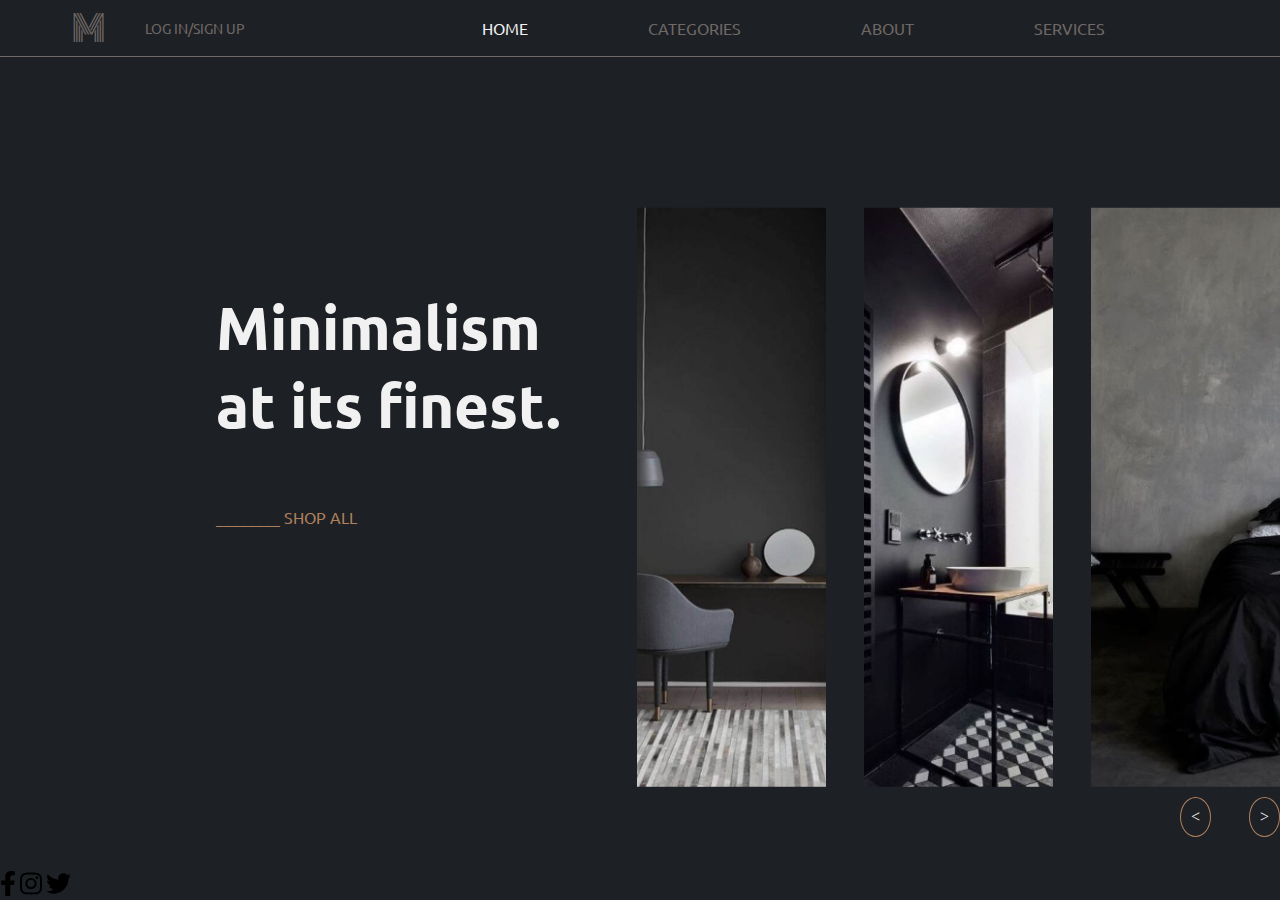
==== exercises/position_3_1/index.html @ 9489c904 "Position_3_3 fertiggestellt" ====
<!DOCTYPE html>
<html lang="de">
  <head>
    <meta charset="UTF-8" />
    <meta name="viewport" content="width=device-width, initial-scale=1.0" />
    <link rel="stylesheet" href="./assets/styles/style.css" />
    <title>positioned_layout</title>
  </head>
  <body>
    <header>
      <div class="logo_container">
        <p class="logo">M</p>
        <p class="login">LOG IN/SIGN UP</p>
      </div>
      <nav>
        <ul class="nav">
          <li><a href="#" class="active">HOME</a></li>
          <li><a href="#">CATEGORIES</a></li>
          <li><a href="#">ABOUT</a></li>
          <li><a href="#">SERVICES</a></li>
        </ul>
      </nav>
    </header>
    <main>
      <section class="content_container">
        <div class="text_container">
          <h1>Minimalism at its finest.</h1>
          <p><span>________ </span> SHOP ALL</p>
        </div>
        <div class="picture_container">
          <img src="./assets/img/minimalism1.png" alt="" />
          <img src="./assets/img/minimalism2.png" alt="" />
          <img src="./assets/img/minimalism3.png" alt="" />
        </div>
        <div class="buttons">
          <p><</p>
          <p>></p>
        </div>
      </section>
    </main>
    <footer>
      <div class="socialmedia_container">
        <a href="https://www.facebook.com" target="_blank"
          ><img src="./assets/img/facebook-f.svg" alt=""
        /></a>
        <a href="https://www.instagram.com" target="_blank"
          ><img src="./assets/img/instagram.svg" alt=""
        /></a>
        <a href="https://www.twitter.com" target="_blank"
          ><img src="./assets/img/twitter.svg" alt=""
        /></a>
      </div>
    </footer>
  </body>
</html>
---- exercises/position_3_1/assets/styles/style.css ----
@font-face {
  font-family: "Monoton";
  src: url("../fonts/Monoton/Monoton-Regular.ttf");
}

@font-face {
  font-family: "Ubuntu_Regular";
  src: url("../fonts/Ubuntu/Ubuntu-Regular.ttf");
}

@font-face {
  font-family: "Ubuntu_Bold";
  src: url("../fonts/Ubuntu/Ubuntu-Bold.ttf");
}

* {
  margin: 0;
  padding: 0;
  box-sizing: border-box;
}

body {
  max-width: 100vw;
  height: 100vh;
  background-color: #1d2025;
}

header {
  display: flex;
  justify-content: space-between;
  font-family: "Ubuntu_Regular";
  align-content: center;
  color: #6f6864;
  border-bottom: 1px solid #6f6864;
  padding-left: 72px;
  padding-right: 175px;
}

.logo_container {
  display: flex;
  column-gap: 40px;
  align-items: center;
}

.logo {
  font-size: 2.25rem;
  font-family: "Monoton";
}

.login {
  font-size: 14px;
}

nav {
  display: flex;
  align-items: center;
}

.nav {
  display: flex;
  column-gap: 120px;
  list-style: none;
}

.nav a {
  text-decoration: none;
  color: inherit;
}

.nav .active {
  color: #f1f1f1;
}

main {
  position: relative;
}

.content_container {
  position: absolute;
  top: 150px;
  left: 216px;
  display: flex;
}

.text_container h1 {
  margin-top: 5rem;
  font-family: "Ubuntu_Bold";
  font-size: 3.75rem;
  width: 350px;
  color: #f1f1f1;
}

.text_container p {
  margin-top: 4rem;
  font-family: "Ubuntu_Regular";
  color: #b0805d;
}

.picture_container {
  height: 580px;
  position: relative;
  /* overflow: hidden; */
  margin-left: 71px;
  display: grid;
  grid-template-columns: repeat(3, 1fr);
  column-gap: 38px;
}

.picture_container img {
  width: 100%;
  display: block;
  object-fit: cover;
  object-position: center;
  height: 580px;
}

.buttons {
  position: absolute;
  bottom: -50px;
  right: 0;
  color: #f1f1f1;
  display: flex;
  width: 100px;
  justify-content: space-between;
}

.buttons p {
  padding: 10px;
  border: 1px solid #b0805d;
  border-radius: 100%;
}

footer img {
  height: 25px;
  object-fit: cover;
  object-position: center;
  /* fill: #f1f1f1; */
}

footer {
  position: absolute;
  bottom: 0;
}
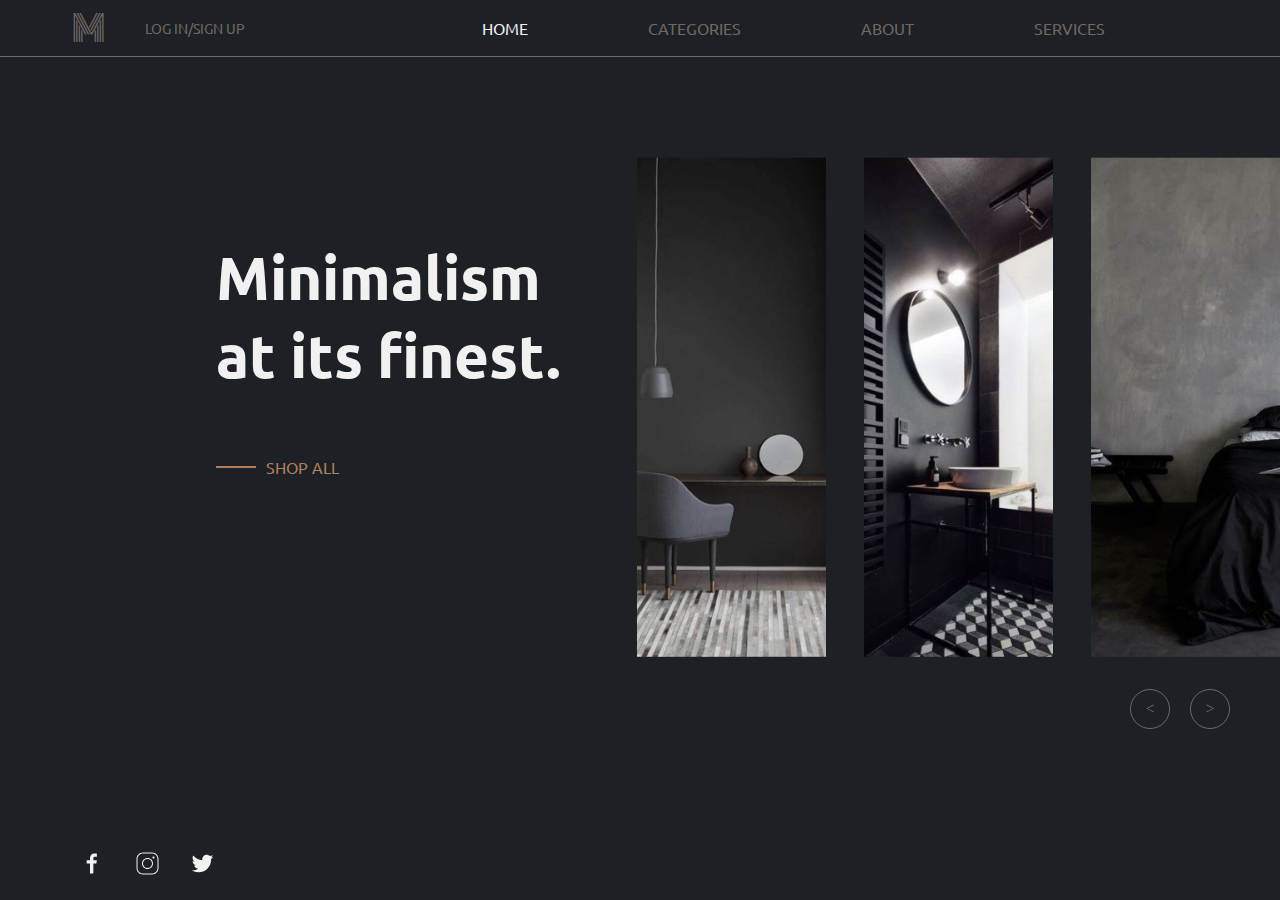
==== commit a9172ed3: "position_3_1 fertigestellt und ausgebessert" ====
--- a/exercises/position_3_1/index.html
+++ b/exercises/position_3_1/index.html
@@ -9,8 +9,10 @@
   <body>
     <header>
       <div class="logo_container">
-        <p class="logo">M</p>
-        <p class="login">LOG IN/SIGN UP</p>
+        <a href="#" class="logo">M</a>
+        <a href="#">
+          <p class="login">LOG IN/SIGN UP</p>
+        </a>
       </div>
       <nav>
         <ul class="nav">
@@ -25,29 +27,36 @@
       <section class="content_container">
         <div class="text_container">
           <h1>Minimalism at its finest.</h1>
-          <p><span>________ </span> SHOP ALL</p>
+          <div class="shop_all">
+            <div class="orange_bar"></div>
+            <a href="#">SHOP ALL</a>
+          </div>
         </div>
         <div class="picture_container">
           <img src="./assets/img/minimalism1.png" alt="" />
           <img src="./assets/img/minimalism2.png" alt="" />
           <img src="./assets/img/minimalism3.png" alt="" />
         </div>
-        <div class="buttons">
-          <p><</p>
-          <p>></p>
+        <div class="buttons_container">
+          <div class="button">
+            <p><</p>
+          </div>
+          <div class="button">
+            <p>></p>
+          </div>
         </div>
       </section>
     </main>
     <footer>
       <div class="socialmedia_container">
         <a href="https://www.facebook.com" target="_blank"
-          ><img src="./assets/img/facebook-f.svg" alt=""
+          ><img src="./assets/img/icons8-facebook.svg" alt=""
         /></a>
         <a href="https://www.instagram.com" target="_blank"
-          ><img src="./assets/img/instagram.svg" alt=""
+          ><img src="./assets/img/icons8-instagram.svg" alt=""
         /></a>
         <a href="https://www.twitter.com" target="_blank"
-          ><img src="./assets/img/twitter.svg" alt=""
+          ><img src="./assets/img/icons8-twitter.svg" alt=""
         /></a>
       </div>
     </footer>
--- a/exercises/position_3_1/assets/styles/style.css
+++ b/exercises/position_3_1/assets/styles/style.css
@@ -42,6 +42,11 @@
   align-items: center;
 }
 
+.logo_container a {
+  color: #6f6864;
+  text-decoration: none;
+}
+
 .logo {
   font-size: 2.25rem;
   font-family: "Monoton";
@@ -77,7 +82,7 @@
 
 .content_container {
   position: absolute;
-  top: 150px;
+  top: 100px;
   left: 216px;
   display: flex;
 }
@@ -90,14 +95,27 @@
   color: #f1f1f1;
 }
 
-.text_container p {
-  margin-top: 4rem;
+.shop_all a {
   font-family: "Ubuntu_Regular";
   color: #b0805d;
+  text-decoration: none;
+}
+
+.shop_all {
+  align-items: center;
+  column-gap: 10px;
+  margin-top: 4rem;
+  display: flex;
+}
+
+.orange_bar {
+  width: 40px;
+  height: 2px;
+  background-color: #b0805d;
 }
 
 .picture_container {
-  height: 580px;
+  height: 500px;
   position: relative;
   /* overflow: hidden; */
   margin-left: 71px;
@@ -111,10 +129,10 @@
   display: block;
   object-fit: cover;
   object-position: center;
-  height: 580px;
-}
-
-.buttons {
+  height: 500px;
+}
+
+/* .buttons_container {
   position: absolute;
   bottom: -50px;
   right: 0;
@@ -122,12 +140,64 @@
   display: flex;
   width: 100px;
   justify-content: space-between;
-}
-
-.buttons p {
-  padding: 10px;
+  align-items: center;
+}
+
+.button {
+  height: 15px;
+  width: 15px;
   border: 1px solid #b0805d;
   border-radius: 100%;
+  background-color: red;
+  line-height: 0.546;
+  position: relative;
+}
+
+.button p {
+  top: 50%;
+  left: 50%;
+  transform: translate(-50%, -50%);
+} */
+
+.buttons_container {
+  position: absolute;
+  display: flex;
+  width: 100px;
+  justify-content: space-between;
+  bottom: -72px;
+  right: 50px;
+}
+
+.button {
+  position: relative;
+  color: #6f6864;
+  border: 1px solid #6f6864;
+  width: 40px;
+  height: 40px;
+  border-radius: 50%;
+}
+
+.button:hover {
+  color: #b0805d;
+  border: 1px solid #b0805d;
+}
+
+.button p {
+  position: absolute;
+  top: 50%;
+  left: 50%;
+  transform: translate(-50%, -50%);
+}
+
+footer {
+  position: absolute;
+  bottom: 20px;
+  left: 80px;
+}
+
+.socialmedia_container {
+  display: flex;
+  column-gap: 30px;
 }
 
 footer img {
@@ -136,8 +206,3 @@
   object-position: center;
   /* fill: #f1f1f1; */
 }
-
-footer {
-  position: absolute;
-  bottom: 0;
-}
